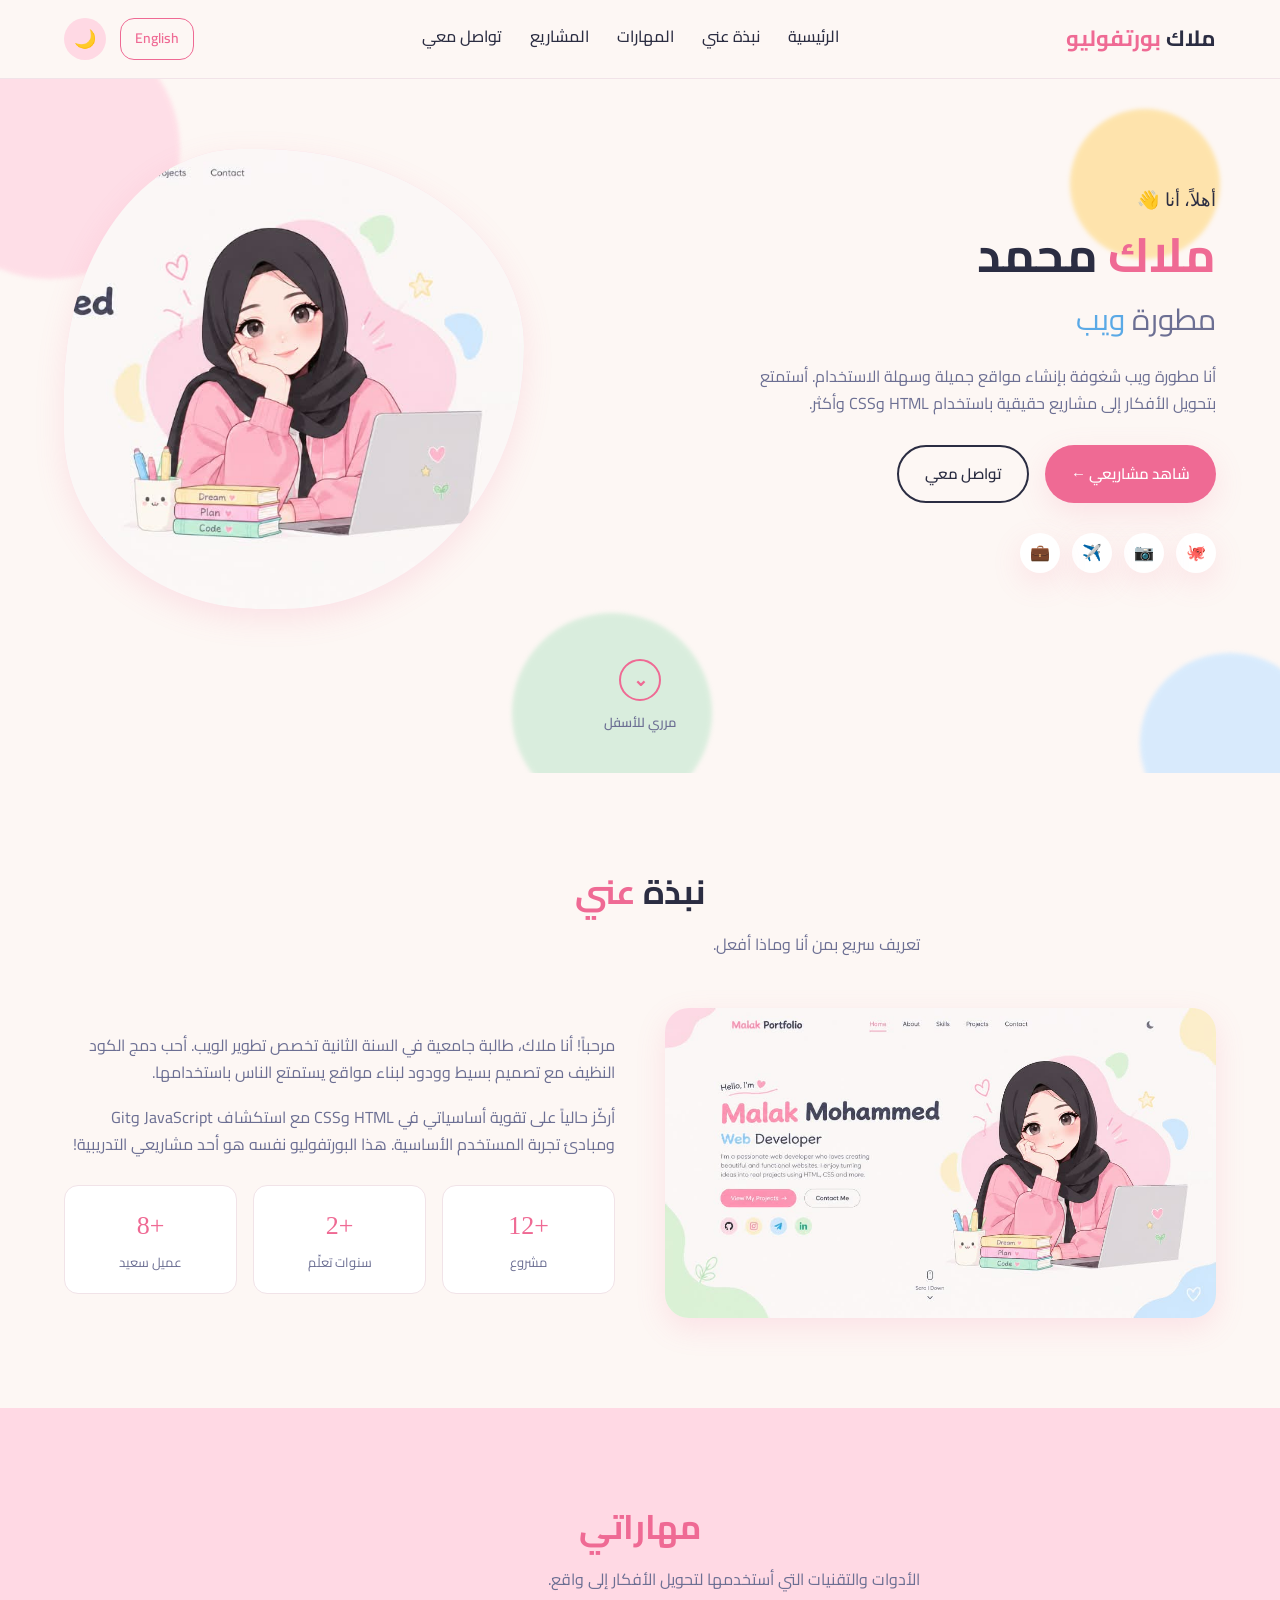
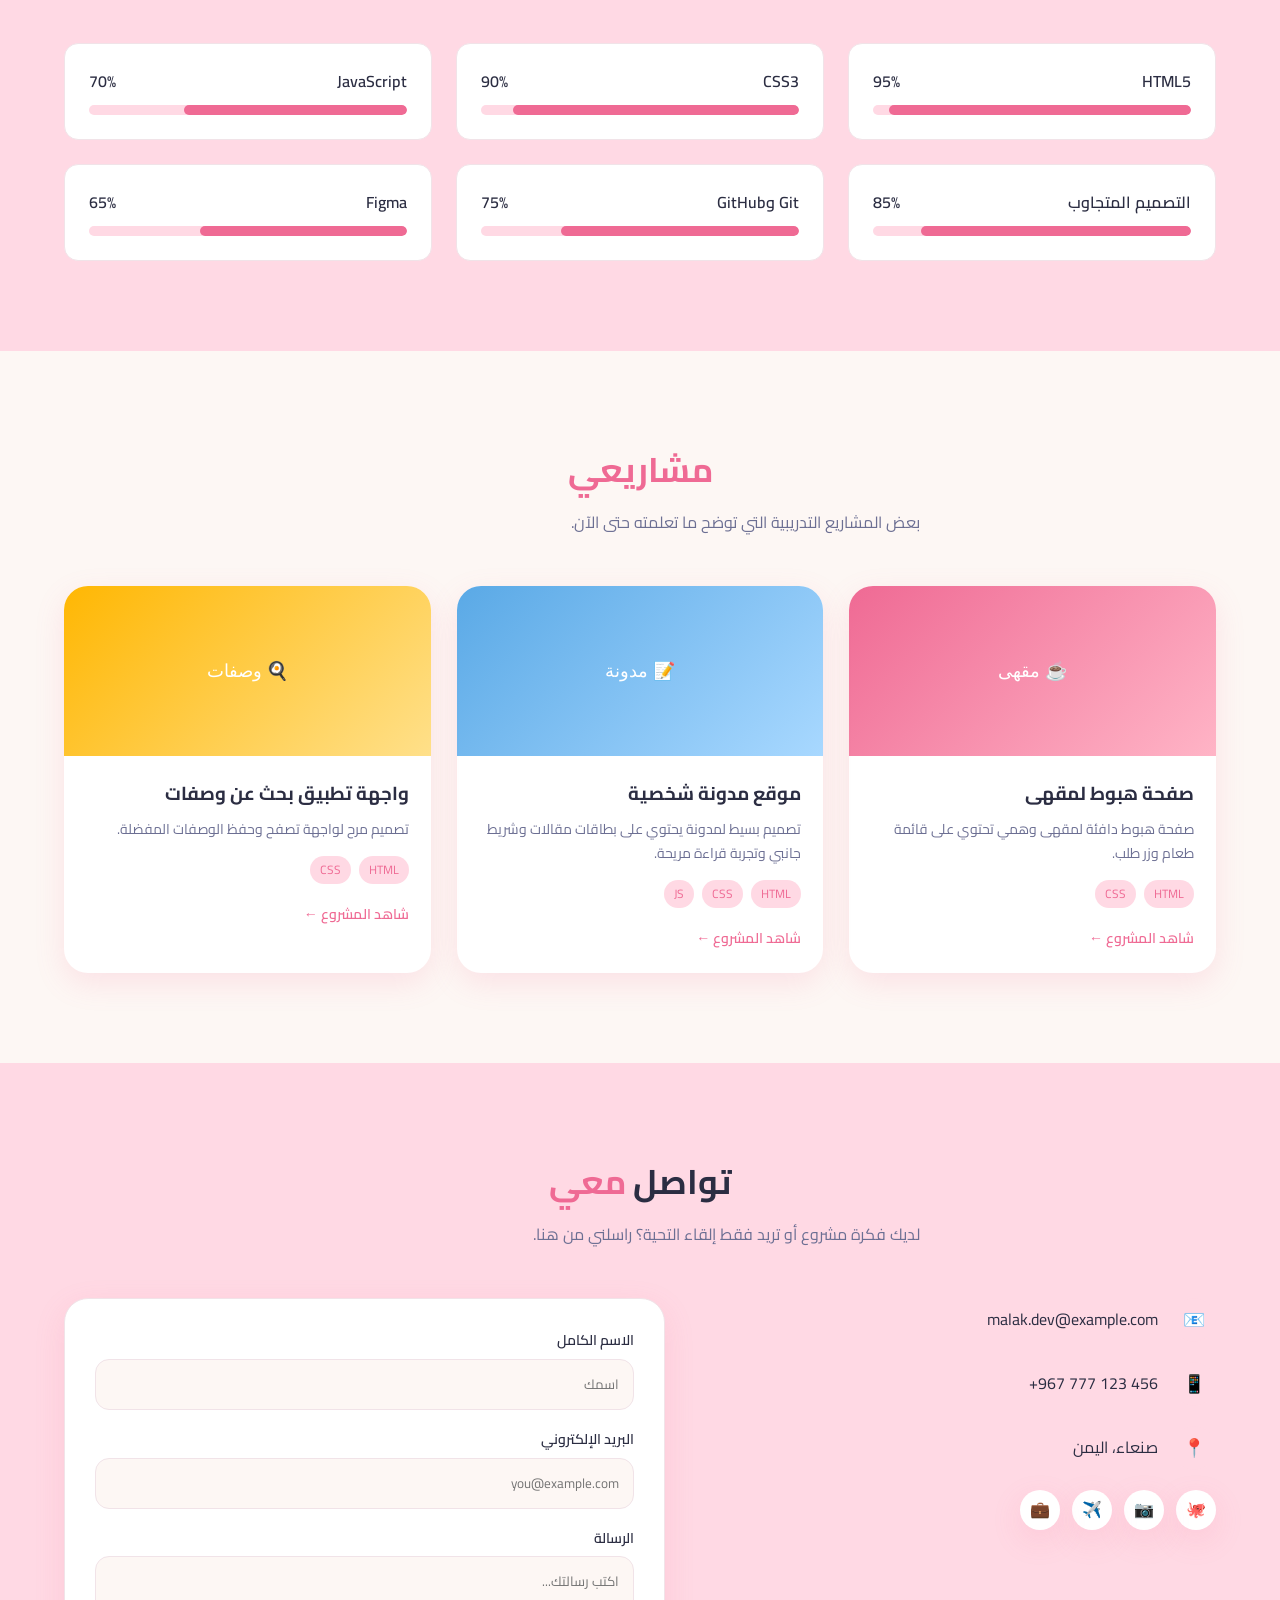
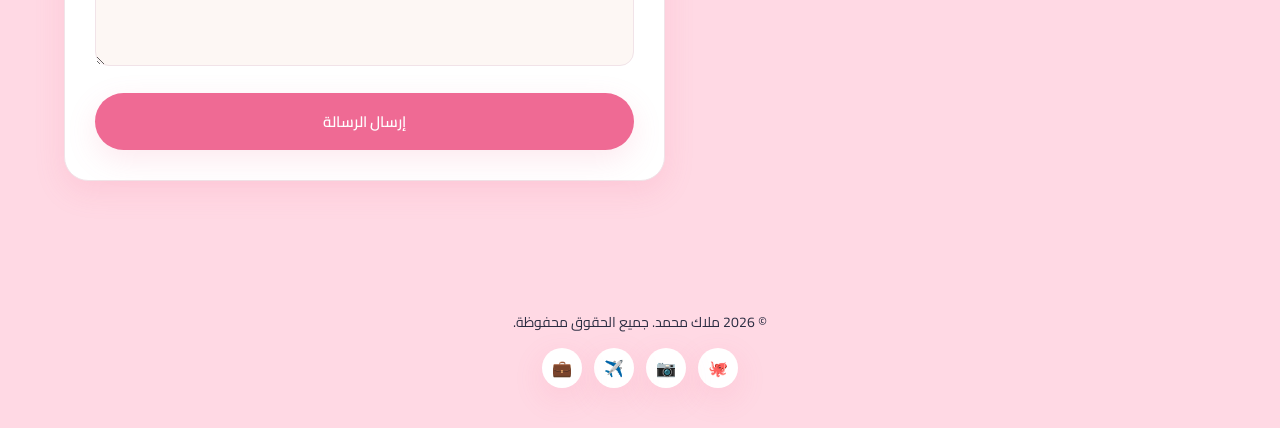
==== index-ar.html @ 83c0fba8 "Initial commit: Malak project website Co-Authored-By: Claude Sonnet 5 <noreply@anthropic.com>" ====
<!--
  ملف index-ar.html - النسخة العربية (الاتجاه RTL من اليمين لليسار)
  نفس بالضبط هيكل index.html لكن النصوص مترجمة، و dir="rtl" يقلب اتجاه الصفحة تلقائياً
  (الشعار ينتقل لليمين، القائمة والأزرار تتوزع بعكس الاتجاه، وهكذا)
-->
<!DOCTYPE html>
<html lang="ar" dir="rtl">
  <!-- lang="ar" = اللغة عربية. dir="rtl" = الكتابة من اليمين لليسار، وهذا ما يفعّل
       قواعد [dir="rtl"] الموجودة في ملف style.css تلقائياً -->

  <head>
    <meta charset="UTF-8" />
    <meta name="viewport" content="width=device-width, initial-scale=1.0" />
    <title>ملاك محمد | بورتفوليو مطورة ويب</title>

    <!-- خط Cairo هو خط عربي مستدير ودود، يُستخدم فعلياً من داخل style.css
         عبر قاعدة [dir="rtl"] body { font-family: 'Cairo', sans-serif; } -->
    <link rel="preconnect" href="https://fonts.googleapis.com" />
    <link rel="preconnect" href="https://fonts.gstatic.com" crossorigin />
    <link
      href="https://fonts.googleapis.com/css2?family=Cairo:wght@500;600;700&display=swap"
      rel="stylesheet"
    />

    <!-- نفس ملف CSS المستخدم في النسخة الإنجليزية، لأن كل الألوان والأحجام مشتركة -->
    <link rel="stylesheet" href="style.css" />
  </head>

  <body>
    <!-- checkbox الوضع الليلي، نفس الفكرة المشروحة في index.html -->
    <input type="checkbox" id="theme-toggle" />

    <div class="page-wrapper">
      <!-- ====================== الهيدر وشريط التنقل ====================== -->
      <header class="navbar">
        <div class="container">
          <div class="logo">ملاك <span>بورتفوليو</span></div>

          <nav class="nav-links">
            <a href="#home">الرئيسية</a>
            <a href="#about">نبذة عني</a>
            <a href="#skills">المهارات</a>
            <a href="#projects">المشاريع</a>
            <a href="#contact">تواصل معي</a>
          </nav>

          <div class="nav-actions">
            <!-- الرجوع للنسخة الإنجليزية -->
            <a href="index.html" class="lang-switch">English</a>

            <label for="theme-toggle" class="theme-label" aria-label="تبديل الوضع الليلي">
              <span class="icon-moon">🌙</span>
              <span class="icon-sun">☀️</span>
            </label>
          </div>
        </div>
      </header>

      <!-- ====================== قسم الهيرو ====================== -->
      <section class="hero" id="home">
        <div class="blob blob-pink"></div>
        <div class="blob blob-yellow"></div>
        <div class="blob blob-green"></div>
        <div class="blob blob-blue"></div>

        <div class="container">
          <div class="hero-text">
            <p class="hero-greeting">أهلاً، أنا <span>👋</span></p>

            <h1><span class="highlight">ملاك</span> محمد</h1>

            <p class="role">مطورة <span class="highlight-blue">ويب</span></p>

            <p class="description">
              أنا مطورة ويب شغوفة بإنشاء مواقع جميلة وسهلة الاستخدام.
              أستمتع بتحويل الأفكار إلى مشاريع حقيقية باستخدام HTML وCSS وأكثر.
            </p>

            <div class="hero-buttons">
              <a href="#projects" class="btn btn-primary">شاهد مشاريعي ←</a>
              <a href="#contact" class="btn btn-outline">تواصل معي</a>
            </div>

            <div class="social-icons">
              <a href="https://github.com" target="_blank" rel="noopener">🐙</a>
              <a href="https://instagram.com" target="_blank" rel="noopener">📷</a>
              <a href="https://t.me" target="_blank" rel="noopener">✈️</a>
              <a href="https://linkedin.com" target="_blank" rel="noopener">💼</a>
            </div>
          </div>

          <div class="hero-image-wrap">
            <img src="source.jpeg" alt="رسمة توضيحية لملاك وهي تعمل على الحاسوب" />
          </div>
        </div>

        <!-- رابط حقيقي (<a>) قابل للنقر، ينقل المستخدم بسلاسة لقسم "نبذة عني" -->
        <a href="#about" class="scroll-hint">
          <span class="scroll-circle">⌄</span>
          <span>مرري للأسفل</span>
        </a>
      </section>

      <!-- ====================== قسم نبذة عني ====================== -->
      <section class="section" id="about">
        <div class="container">
          <h2 class="section-title">نبذة <span class="highlight">عني</span></h2>
          <p class="section-subtitle">تعريف سريع بمن أنا وماذا أفعل.</p>

          <div class="about-grid">
            <div class="about-image">
              <img src="source.jpeg" alt="صورة شخصية لملاك محمد" />
            </div>

            <div class="about-text">
              <p>
                مرحباً! أنا ملاك، طالبة جامعية في السنة الثانية تخصص تطوير الويب.
                أحب دمج الكود النظيف مع تصميم بسيط وودود لبناء مواقع يستمتع الناس باستخدامها.
              </p>
              <p>
                أركّز حالياً على تقوية أساسياتي في HTML وCSS مع استكشاف JavaScript
                وGit ومبادئ تجربة المستخدم الأساسية. هذا البورتفوليو نفسه هو أحد مشاريعي التدريبية!
              </p>

              <div class="about-stats">
                <div class="stat-card">
                  <span class="number">+12</span>
                  <span class="label">مشروع</span>
                </div>
                <div class="stat-card">
                  <span class="number">+2</span>
                  <span class="label">سنوات تعلّم</span>
                </div>
                <div class="stat-card">
                  <span class="number">+8</span>
                  <span class="label">عميل سعيد</span>
                </div>
              </div>
            </div>
          </div>
        </div>
      </section>

      <!-- ====================== قسم المهارات ====================== -->
      <section class="section" id="skills" style="background:var(--color-primary-light)">
        <div class="container">
          <h2 class="section-title"><span class="highlight">مهاراتي</span></h2>
          <p class="section-subtitle">الأدوات والتقنيات التي أستخدمها لتحويل الأفكار إلى واقع.</p>

          <div class="skills-grid">
            <div class="skill-card">
              <div class="skill-top"><span>HTML5</span><span>95%</span></div>
              <div class="progress-bar"><div class="progress-fill" style="width: 95%"></div></div>
            </div>

            <div class="skill-card">
              <div class="skill-top"><span>CSS3</span><span>90%</span></div>
              <div class="progress-bar"><div class="progress-fill" style="width: 90%"></div></div>
            </div>

            <div class="skill-card">
              <div class="skill-top"><span>JavaScript</span><span>70%</span></div>
              <div class="progress-bar"><div class="progress-fill" style="width: 70%"></div></div>
            </div>

            <div class="skill-card">
              <div class="skill-top"><span>التصميم المتجاوب</span><span>85%</span></div>
              <div class="progress-bar"><div class="progress-fill" style="width: 85%"></div></div>
            </div>

            <div class="skill-card">
              <div class="skill-top"><span>Git وGitHub</span><span>75%</span></div>
              <div class="progress-bar"><div class="progress-fill" style="width: 75%"></div></div>
            </div>

            <div class="skill-card">
              <div class="skill-top"><span>Figma</span><span>65%</span></div>
              <div class="progress-bar"><div class="progress-fill" style="width: 65%"></div></div>
            </div>
          </div>
        </div>
      </section>

      <!-- ====================== قسم المشاريع ====================== -->
      <section class="section" id="projects">
        <div class="container">
          <h2 class="section-title"><span class="highlight">مشاريعي</span></h2>
          <p class="section-subtitle">بعض المشاريع التدريبية التي توضح ما تعلمته حتى الآن.</p>

          <div class="projects-grid">
            <article class="project-card">
              <div class="project-thumb thumb-1">☕ مقهى</div>
              <div class="project-body">
                <h3>صفحة هبوط لمقهى</h3>
                <p>صفحة هبوط دافئة لمقهى وهمي تحتوي على قائمة طعام وزر طلب.</p>
                <div class="project-tags"><span>HTML</span><span>CSS</span></div>
                <a href="https://github.com" target="_blank" rel="noopener" class="project-link">شاهد المشروع ←</a>
              </div>
            </article>

            <article class="project-card">
              <div class="project-thumb thumb-2">📝 مدونة</div>
              <div class="project-body">
                <h3>موقع مدونة شخصية</h3>
                <p>تصميم بسيط لمدونة يحتوي على بطاقات مقالات وشريط جانبي وتجربة قراءة مريحة.</p>
                <div class="project-tags"><span>HTML</span><span>CSS</span><span>JS</span></div>
                <a href="https://github.com" target="_blank" rel="noopener" class="project-link">شاهد المشروع ←</a>
              </div>
            </article>

            <article class="project-card">
              <div class="project-thumb thumb-3">🍳 وصفات</div>
              <div class="project-body">
                <h3>واجهة تطبيق بحث عن وصفات</h3>
                <p>تصميم مرح لواجهة تصفح وحفظ الوصفات المفضلة.</p>
                <div class="project-tags"><span>HTML</span><span>CSS</span></div>
                <a href="https://github.com" target="_blank" rel="noopener" class="project-link">شاهد المشروع ←</a>
              </div>
            </article>
          </div>
        </div>
      </section>

      <!-- ====================== قسم التواصل ====================== -->
      <section class="section" id="contact" style="background:var(--color-primary-light)">
        <div class="container">
          <h2 class="section-title">تواصل <span class="highlight">معي</span></h2>
          <p class="section-subtitle">لديك فكرة مشروع أو تريد فقط إلقاء التحية؟ راسلني من هنا.</p>

          <div class="contact-grid">
            <div class="contact-info">
              <div class="info-item">
                <span class="info-icon">📧</span>
                <span>malak.dev@example.com</span>
              </div>
              <div class="info-item">
                <span class="info-icon">📱</span>
                <!-- dir="ltr" هنا يجبر رقم الهاتف على الظهور بترتيبه الصحيح من اليسار لليمين حتى داخل صفحة عربية RTL -->
                <span dir="ltr">+967 777 123 456</span>
              </div>
              <div class="info-item">
                <span class="info-icon">📍</span>
                <span>صنعاء، اليمن</span>
              </div>

              <div class="social-icons">
                <a href="https://github.com" target="_blank" rel="noopener">🐙</a>
                <a href="https://instagram.com" target="_blank" rel="noopener">📷</a>
                <a href="https://t.me" target="_blank" rel="noopener">✈️</a>
                <a href="https://linkedin.com" target="_blank" rel="noopener">💼</a>
              </div>
            </div>

            <form class="contact-form" action="#" method="get">
              <div class="form-group">
                <label for="name">الاسم الكامل</label>
                <input type="text" id="name" name="name" placeholder="اسمك" required />
              </div>
              <div class="form-group">
                <label for="email">البريد الإلكتروني</label>
                <input type="email" id="email" name="email" placeholder="you@example.com" required />
              </div>
              <div class="form-group">
                <label for="message">الرسالة</label>
                <textarea id="message" name="message" placeholder="اكتب رسالتك..." required></textarea>
              </div>
              <button type="submit" class="btn btn-primary">إرسال الرسالة</button>
            </form>
          </div>
        </div>
      </section>

      <!-- ====================== الفوتر ====================== -->
      <footer class="footer">
        <p>© 2026 ملاك محمد. جميع الحقوق محفوظة.</p>
        <div class="social-icons">
          <a href="https://github.com" target="_blank" rel="noopener">🐙</a>
          <a href="https://instagram.com" target="_blank" rel="noopener">📷</a>
          <a href="https://t.me" target="_blank" rel="noopener">✈️</a>
          <a href="https://linkedin.com" target="_blank" rel="noopener">💼</a>
        </div>
      </footer>
    </div>
  </body>
</html>
---- style.css ----
/* ====================================================================
   ملف style.css
   هذا هو ملف التنسيق (CSS) المسؤول عن شكل وألوان وتخطيط الموقع بالكامل.
   يتم ربط هذا الملف بصفحات HTML عن طريق وسم <link rel="stylesheet" href="style.css">
   الموجود داخل <head> في كل صفحة HTML.
   كل "كلاس" (class) هنا مكتوب في هذا الملف، نفس الاسم موجود في HTML
   داخل السمة class="..." وهذا هو الرابط بين الملفين.
   ==================================================================== */

/* -----------------------------
   1) المتغيرات اللونية (CSS Variables)
   نعرّف هنا الألوان والخطوط مرة واحدة باسم متغير، بدل ما نكررها
   في كل سطر. أي عنصر في HTML يقدر يستخدم هذا المتغير عن طريق var(--اسم)
   ----------------------------- */
:root {
  /* اللون الوردي الأساسي (يظهر في العنوان والأزرار) */
  --color-primary: #ef6a94;          /* وردي غامق قليلاً */
  --color-primary-light: #ffd9e4;    /* وردي فاتح جداً يستخدم كخلفية */
  --color-secondary: #5aa9e6;        /* أزرق يستخدم لكلمة "Web" وبعض التفاصيل */
  --color-yellow: #ffd166;           /* أصفر للزخارف */
  --color-green: #b7e4c7;            /* أخضر فاتح للزخارف */
  --color-blue-soft: #cfe8ff;        /* أزرق فاتح للزخارف */
  --color-text: #2b2d42;             /* لون النص الأساسي (كحلي غامق) */
  --color-text-light: #6c6f93;       /* لون نص فاتح للفقرات الثانوية */
  --color-bg: #fdf7f4;               /* لون خلفية الموقع (بيج فاتح جداً) */
  --color-card: #ffffff;             /* لون خلفية الكروت/البطاقات */
  --color-border: #f1e3e8;           /* لون حدود خفيفة */
  --radius-lg: 24px;                 /* دائرية الحواف الكبيرة (كروت، صور) */
  --radius-md: 14px;                 /* دائرية الحواف المتوسطة (أزرار) */
  --shadow-soft: 0 10px 30px rgba(239, 106, 148, 0.15); /* ظل ناعم وردي */
  --font-heading: 'Baloo 2', cursive; /* خط العناوين المستدير الممتع */
  --font-body: 'Poppins', sans-serif; /* خط النصوص العادية */
}

/* -----------------------------
   2) إعادة ضبط عامة (Reset)
   المتصفحات تضيف هوامش افتراضية مختلفة، فنصفرها هنا كي يكون التصميم
   متطابق في كل المتصفحات ونتحكم نحن في المسافات يدوياً.
   ----------------------------- */
* {
  margin: 0;              /* إلغاء أي هامش خارجي افتراضي لكل العناصر */
  padding: 0;              /* إلغاء أي حشو داخلي افتراضي لكل العناصر */
  box-sizing: border-box;  /* العرض والارتفاع يحسبان مع الحدود والحشو وليس بدونهم، يسهل الحسابات */
}

html {
  scroll-behavior: smooth; /* عند الضغط على رابط داخلي (#about مثلاً) يتم التمرير بسلاسة بدل القفز المفاجئ */
}

body {
  font-family: var(--font-body); /* نستخدم متغير الخط اللي عرفناه فوق */
  background-color: var(--color-bg); /* لون خلفية الصفحة كاملة */
  color: var(--color-text);          /* لون النص الافتراضي لكل الصفحة */
  line-height: 1.7;                  /* المسافة بين سطور النص عشان القراءة تكون مريحة */
  overflow-x: hidden;                /* يمنع ظهور سكرول أفقي بسبب الأشكال الزخرفية الخارجة عن الحواف */
}

img {
  max-width: 100%;   /* الصورة لا تتجاوز عرض العنصر الحاوي لها أبداً */
  display: block;    /* إزالة الفراغ الصغير الذي يظهر أسفل الصور تلقائياً */
}

a {
  text-decoration: none; /* إزالة الخط السفلي الافتراضي من الروابط */
  color: inherit;         /* الرابط يأخذ لون النص من العنصر الأب بدل اللون الأزرق الافتراضي */
}

ul {
  list-style: none; /* إزالة النقاط الافتراضية من القوائم */
}

button {
  font-family: inherit; /* الأزرار تستخدم نفس خط الموقع وليس خط المتصفح الافتراضي */
  cursor: pointer;       /* شكل المؤشر يتحول ليد عند المرور فوق الزر، يدل أنه قابل للنقر */
  border: none;          /* إزالة الحدود الافتراضية للأزرار */
}

/* -----------------------------
   3) حاوية عامة لمحاذاة المحتوى في المنتصف
   ----------------------------- */
.container {
  width: 90%;           /* العرض 90% من الشاشة عشان يترك هامش جانبي */
  max-width: 1200px;    /* لا يتجاوز العرض 1200px حتى على الشاشات الكبيرة جداً */
  margin: 0 auto;       /* auto يمين ويسار = توسيط الحاوية أفقياً في الصفحة */
}

/* ====================================================================
   4) الوضع الليلي (Dark Mode) باستخدام خدعة الـ checkbox (CSS فقط بدون JavaScript)
   الفكرة: نضع input من نوع checkbox مخفي في أول الصفحة مباشرة بعد body،
   ثم نضع كل محتوى الصفحة داخل عنصر واحد اسمه .page-wrapper بعده مباشرة.
   بما أن checkbox و .page-wrapper أصبحا "إخوة" في نفس المستوى،
   نقدر نستخدم الرمز ~ (General Sibling) لنقول:
   "إذا كان checkbox معلّم (checked) غيّر متغيرات الألوان داخل .page-wrapper"
   وبما أن كل العناصر بالداخل تستخدم var(--color-...) فهي تتلون تلقائياً.
   ==================================================================== */
#theme-toggle {
  position: absolute; /* نخرجه من التدفق الطبيعي حتى لا يأخذ مساحة */
  opacity: 0;          /* نخفيه بصرياً لكنه يبقى موجود وقابل للنقر عن طريق label */
  pointer-events: none; /* نمنع النقر المباشر عليه (سننقر على label بدلاً منه) */
}

/* عندما يكون checkbox معلّم (checked) نعيد تعريف المتغيرات اللونية بقيم داكنة */
#theme-toggle:checked ~ .page-wrapper {
  --color-bg: #1b1b2f;        /* خلفية داكنة */
  --color-text: #f1f1f6;      /* نص فاتح يناسب الخلفية الداكنة */
  --color-text-light: #b8b8d1;/* نص ثانوي أفتح قليلاً من الخلفية */
  --color-card: #26263f;      /* خلفية الكروت داكنة */
  --color-border: #35355a;    /* حدود داكنة */
  --color-primary-light: #3a2233; /* وردي داكن كخلفية بدل الفاتح */
}

/* زر تبديل الوضع الليلي نفسه: نصمم شكله كدائرة صغيرة فيها أيقونة */
.theme-label {
  width: 42px;                       /* عرض الدائرة */
  height: 42px;                      /* ارتفاع الدائرة */
  border-radius: 50%;                /* 50% تحول المربع لدائرة كاملة */
  background: var(--color-primary-light); /* خلفية وردية فاتحة */
  display: flex;                     /* flex لتوسيط الأيقونة بداخلها */
  align-items: center;               /* توسيط عمودي */
  justify-content: center;           /* توسيط أفقي */
  cursor: pointer;                   /* يد المؤشر تدل أنه قابل للنقر */
  font-size: 18px;                   /* حجم رمز القمر/الشمس بالداخل */
  transition: background 0.3s;       /* انتقال لوني ناعم عند التغيير */
}

/* الوضع الافتراضي: نظهر أيقونة القمر ونخفي أيقونة الشمس */
.icon-sun { display: none; }
.icon-moon { display: inline; }

/* عند تفعيل الوضع الليلي: نعكس الظهور، تظهر الشمس وتختفي القمر */
#theme-toggle:checked ~ .page-wrapper .icon-sun { display: inline; }
#theme-toggle:checked ~ .page-wrapper .icon-moon { display: none; }

/* ====================================================================
   5) الهيدر وشريط التنقل (Navbar)
   ==================================================================== */
.navbar {
  position: sticky;    /* الشريط يبقى ثابت أعلى الصفحة أثناء التمرير لأسفل */
  top: 0;                /* يلتصق من أعلى الصفحة تماماً */
  z-index: 100;          /* رقم عالي يضمن بقاءه فوق باقي العناصر عند التداخل */
  background: var(--color-bg); /* نفس لون خلفية الصفحة حتى يندمج بصرياً */
  padding: 18px 0;       /* مسافة داخلية من أعلى وأسفل الشريط */
  border-bottom: 1px solid var(--color-border); /* خط فاصل خفيف أسفل الشريط */
}

.navbar .container {
  display: flex;               /* flex لوضع الشعار والروابط بجانب بعضهم أفقياً */
  align-items: center;         /* توسيط عمودي بين الشعار والقائمة */
  justify-content: space-between; /* الشعار يسار، القائمة يمين (أو العكس في RTL)، والمسافة بينهم توزع تلقائياً */
  gap: 16px;                   /* مسافة احتياطية بين العناصر عند ضيق الشاشة */
  flex-wrap: nowrap;           /* يمنع نزول عناصر الهيدر لسطر جديد بشكل غير منظم */
}

.navbar .container > * {
  min-width: 0; /* إصلاح مهم: افتراضياً عناصر flex لا تنكمش عن حجم محتواها، فتضيف هذا الصفر للسماح لها بالانكماش بدل التسبب بتراكب/قص النصوص */
}

.logo {
  font-family: var(--font-heading); /* الشعار يستخدم الخط المستدير المميز */
  font-size: 22px;                   /* حجم خط الشعار */
  font-weight: 700;                  /* خط سميك (Bold) */
  color: var(--color-text);          /* لون النص الأساسي */
}

.logo span {
  color: var(--color-primary); /* كلمة "Malak" داخل الشعار تتلون باللون الوردي */
}

.nav-links {
  display: flex;   /* عرض روابط القائمة بجانب بعضها أفقياً */
  gap: 28px;        /* مسافة بين كل رابط والآخر */
}

.nav-links a {
  font-weight: 500;              /* وزن خط متوسط */
  color: var(--color-text);      /* لون النص الأساسي */
  position: relative;            /* مرجع لتحديد موقع الخط السفلي عند hover */
  padding-bottom: 4px;           /* مسافة بين النص والخط السفلي */
  transition: color 0.3s;        /* تغيّر اللون يكون بسلاسة بدل فجأة */
}

.nav-links a:hover {
  color: var(--color-primary); /* عند تمرير الماوس يتحول الرابط للون الوردي */
}

.nav-actions {
  display: flex;        /* وضع زر اللغة وزر الوضع الليلي بجانب بعضهم */
  align-items: center;  /* توسيط عمودي بينهم */
  gap: 14px;             /* مسافة بين الزرين */
}

.lang-switch {
  border: 1px solid var(--color-primary); /* إطار وردي رفيع */
  color: var(--color-primary);             /* نص وردي */
  padding: 8px 14px;                        /* حشو داخلي حول النص */
  border-radius: var(--radius-md);          /* حواف دائرية متوسطة */
  font-weight: 600;                         /* خط سميك قليلاً */
  font-size: 14px;                          /* حجم خط صغير مناسب لزر ثانوي */
  transition: background 0.3s, color 0.3s;  /* انتقال سلس للون الخلفية والنص */
}

.lang-switch:hover {
  background: var(--color-primary); /* عند المرور تمتلئ الخلفية باللون الوردي */
  color: #fff;                       /* ويتحول لون النص لأبيض ليبقى واضحاً */
}

/* ====================================================================
   6) قسم الهيرو (Hero) - أول قسم يظهر في الصفحة
   ==================================================================== */
.hero {
  position: relative;  /* مرجع لتموضع الأشكال الزخرفية المطلقة بداخله */
  padding: 70px 0 40px; /* مسافة من أعلى وأسفل القسم */
  overflow: hidden;     /* إخفاء أي جزء من الزخارف يخرج عن حدود القسم */
}

.hero .container {
  display: grid;                      /* نستخدم grid لتقسيم القسم لعمودين */
  grid-template-columns: 1fr 1fr;     /* عمودين متساويين في العرض */
  align-items: center;                /* توسيط عمودي للمحتوى والصورة */
  gap: 40px;                          /* مسافة بين العمودين */
  position: relative;                 /* ليبقى فوق الأشكال الزخرفية في الخلفية */
  z-index: 2;                         /* رقم أعلى من الزخارف كي يظهر المحتوى فوقها */
}

.hero-text,
.hero-image-wrap {
  min-width: 0; /* إصلاح مشكلة تراكب النصوص فوق الصورة: بدون هذا السطر، الصورة الكبيرة كانت تجبر عمودها على عرض أكبر من مساحته الحقيقية فتدهس النص المجاور لها */
}

.hero-greeting {
  display: inline-flex;       /* flex لوضع الكلمة والإيموجي بجانب بعض */
  align-items: center;         /* توسيط عمودي */
  gap: 6px;                    /* مسافة صغيرة بين الكلمة والإيموجي */
  font-family: var(--font-heading); /* خط العناوين المستدير */
  color: var(--color-text);
  font-size: 18px;
  margin-bottom: 10px; /* مسافة أسفل هذا السطر قبل العنوان الكبير */
}

.hero h1 {
  font-family: var(--font-heading); /* العنوان الرئيسي بالخط المستدير */
  font-size: 48px;                   /* حجم كبير يلفت الانتباه */
  line-height: 1.2;                  /* مسافة بين الأسطر مناسبة لحجم العنوان الكبير */
  margin-bottom: 10px;               /* مسافة بينه وبين السطر التالي */
}

.hero h1 .highlight {
  color: var(--color-primary); /* اسم "Malak" يتلون بالوردي ليبرز */
}

.hero .role {
  font-family: var(--font-heading);
  font-size: 30px;
  color: var(--color-text-light);
  margin-bottom: 18px; /* مسافة قبل الفقرة التعريفية */
}

.hero .role .highlight-blue {
  color: var(--color-secondary); /* كلمة "Web" تتلون بالأزرق مطابقة للتصميم الأصلي */
}

.hero p.description {
  color: var(--color-text-light); /* لون أفتح للفقرة الثانوية */
  max-width: 460px;                /* لا تتمدد الفقرة بعرض كامل حتى تبقى مقروءة */
  margin-bottom: 28px;             /* مسافة قبل الأزرار */
}

.hero-buttons {
  display: flex;    /* وضع الزرين بجانب بعض */
  gap: 16px;         /* مسافة بينهم */
  margin-bottom: 30px; /* مسافة قبل أيقونات التواصل */
}

/* تنسيق عام لأي زر في الموقع (نستخدمه في أكثر من مكان) */
.btn {
  display: inline-flex;   /* flex داخلي لمحاذاة النص مع السهم أو الأيقونة */
  align-items: center;     /* توسيط عمودي */
  gap: 8px;                 /* مسافة بين النص والسهم */
  padding: 14px 26px;       /* حشو داخلي يعطي الزر حجمه المريح */
  border-radius: 30px;      /* حواف دائرية جداً (شكل كبسولة) */
  font-weight: 600;          /* خط سميك قليلاً */
  font-size: 15px;
  transition: transform 0.25s, box-shadow 0.25s; /* عند hover يتحرك الزر بسلاسة */
}

.btn:hover {
  transform: translateY(-3px); /* الزر يرتفع قليلاً للأعلى عند المرور عليه، إحساس بالتفاعل */
}

.btn-primary {
  background: var(--color-primary); /* خلفية وردية */
  color: #fff;                       /* نص أبيض ليتباين مع الخلفية */
  box-shadow: var(--shadow-soft);    /* ظل وردي ناعم أسفل الزر */
}

.btn-primary:hover {
  box-shadow: 0 14px 30px rgba(239, 106, 148, 0.3); /* ظل أقوى عند hover يعطي إحساس "رفع" الزر */
}

.btn-outline {
  background: transparent;              /* بدون خلفية */
  border: 2px solid var(--color-text);  /* إطار بلون النص */
  color: var(--color-text);
}

.btn-outline:hover {
  background: var(--color-text); /* عند hover تمتلئ الخلفية بلون النص */
  color: var(--color-bg);         /* والنص يتحول للون الخلفية ليبقى مقروء (تبديل الألوان) */
}

.social-icons {
  display: flex;  /* وضع أيقونات التواصل بجانب بعض */
  gap: 12px;       /* مسافة بين كل أيقونة والأخرى */
}

.social-icons a {
  width: 40px;                /* عرض الدائرة حول الأيقونة */
  height: 40px;                /* ارتفاع الدائرة */
  border-radius: 50%;          /* تحويلها لدائرة كاملة */
  display: flex;               /* توسيط الأيقونة بداخل الدائرة */
  align-items: center;
  justify-content: center;
  background: var(--color-card); /* خلفية بيضاء/فاتحة للدائرة */
  box-shadow: var(--shadow-soft); /* ظل خفيف يعطي إحساس البروز */
  transition: transform 0.25s;    /* حركة بسيطة عند hover */
}

.social-icons a:hover {
  transform: translateY(-4px) scale(1.05); /* ترتفع الأيقونة وتكبر قليلاً عند المرور عليها */
}

/* صورة البطلة داخل الهيرو */
.hero-image-wrap {
  position: relative;        /* مرجع للزخارف اللي فوق الصورة */
  z-index: 2;
  width: 100%;
  max-width: 460px;           /* نحدد أقصى عرض حتى لا يتمدد المتصفح بالصورة أكبر من دقتها الحقيقية فتصبح ضبابية (تكبير بدون بيانات إضافية = ضبابية) */
  margin-inline-start: auto;  /* توسيط/محاذاة الصورة داخل عمودها عند تحديد أقصى عرض */
  aspect-ratio: 1 / 1;        /* الحاوية مربعة الشكل دائماً مهما كان حجم الشاشة */
  border-radius: 40% 60% 55% 45% / 55% 45% 60% 40%; /* حواف غير منتظمة بشكل "بلوب" عضوي يشبه التصميم الأصلي */
  overflow: hidden;           /* أي جزء من الصورة يخرج عن هذا الشكل الغريب يتم إخفاؤه (هذا ما يصنع القص/الكروب) */
  box-shadow: var(--shadow-soft);
  background: var(--color-primary-light); /* لون خلفية يظهر خلف الصورة أثناء التحميل */
}

.hero-image-wrap img {
  width: 100%;
  height: 100%;
  object-fit: cover;          /* الصورة تملأ الحاوية بالكامل دون تشويه، مع قص الزائد */
  object-position: right 15%; /* نركّز على الجزء الأيمن العلوي من الصورة الأصلية حيث توجد رسمة الفتاة */
  image-rendering: auto;      /* أفضل خوارزمية تصغير/عرض متاحة في المتصفح للحفاظ على أعلى وضوح ممكن للصورة */
}

/* الأشكال الزخرفية (بلوبات ملونة) خلف المحتوى، نفس روح التصميم الأصلي */
.blob {
  position: absolute; /* تتموضع بحرية داخل .hero بفضل position:relative على الأب */
  border-radius: 50%;  /* دوائر ناعمة */
  filter: blur(2px);    /* تمويه بسيط خفيف يعطي نعومة بصرية */
  z-index: 1;            /* تبقى خلف المحتوى (الذي له z-index: 2) */
  opacity: 0.8;          /* شفافية خفيفة حتى لا تطغى على المحتوى */
}

.blob-pink   { width: 260px; height: 260px; background: var(--color-primary-light); top: -60px;  left: -80px; }
.blob-yellow { width: 150px; height: 150px; background: var(--color-yellow); top: 30px; right: 60px; opacity: 0.5; }
.blob-green  { width: 200px; height: 200px; background: var(--color-green); bottom: -40px; left: 40%; opacity: 0.5; }
.blob-blue   { width: 180px; height: 180px; background: var(--color-blue-soft); bottom: -60px; right: -40px; }
/* كل سطر فوق يحدد أبعاد ولون وموقع بلوب معين (أعلى يسار/يمين/أسفل) ليوزع الألوان حول الصفحة مثل التصميم الأصلي */

.scroll-hint {
  display: flex;                   /* عمود واحد: الدائرة فوق، النص تحتها */
  flex-direction: column;
  align-items: center;             /* توسيط أفقي */
  gap: 10px;                        /* مسافة بين الدائرة والنص */
  width: fit-content;                /* الرابط يأخذ حجم محتواه فقط حتى لا يصبح منطقة نقر عريضة وغير مرتبة */
  margin: 50px auto 0;              /* توسيط الزر أفقياً + مسافة فوقه تفصله عن باقي الهيرو */
  color: var(--color-text-light);
  font-size: 13px;
  font-weight: 600;
  position: relative;
  z-index: 2;
  transition: color 0.3s; /* تغيّر لون النص بسلاسة عند hover */
}

.scroll-hint:hover {
  color: var(--color-primary); /* يتحول النص للون الوردي عند المرور عليه، يدل أنه قابل للنقر */
}

.scroll-hint .scroll-circle {
  width: 42px;                                  /* عرض الدائرة المحيطة بالسهم */
  height: 42px;                                  /* ارتفاعها، متساوي مع العرض ليكون شكلها دائرة كاملة */
  border-radius: 50%;                             /* تحويل المربع لدائرة */
  border: 2px solid var(--color-primary);         /* إطار وردي رفيع */
  display: flex;                                   /* توسيط السهم بداخل الدائرة */
  align-items: center;
  justify-content: center;
  font-size: 18px;
  color: var(--color-primary);
  animation: scroll-bounce 1.8s ease-in-out infinite; /* تشغيل حركة الارتداد المعرّفة أدناه بشكل متكرر إلى ما لا نهاية */
  transition: background 0.3s, color 0.3s;           /* انتقال سلس عند تغيّر الخلفية/اللون في hover */
}

.scroll-hint:hover .scroll-circle {
  background: var(--color-primary); /* عند hover تمتلئ الدائرة باللون الوردي */
  color: #fff;                       /* ويتحول السهم للأبيض ليبقى واضحاً فوق الخلفية الوردية */
}

/* حركة الارتداد: تحريك الدائرة لأسفل قليلاً ثم رجوعها، بشكل متكرر، توحي للزائر أن بإمكانه التمرير للأسفل */
@keyframes scroll-bounce {
  0%,
  100% {
    transform: translateY(0); /* الوضع الطبيعي: بدون إزاحة */
  }
  50% {
    transform: translateY(8px); /* في منتصف الحركة: إزاحة 8px للأسفل */
  }
}

/* ====================================================================
   7) تنسيق عام لعناوين الأقسام (About / Skills / Projects / Contact)
   ==================================================================== */
.section {
  padding: 90px 0; /* مسافة كبيرة أعلى وأسفل كل قسم لفصلها بصرياً عن بعض */
}

.section-title {
  text-align: center;        /* توسيط عنوان القسم */
  font-family: var(--font-heading);
  font-size: 34px;
  margin-bottom: 10px;
}

.section-title .highlight {
  color: var(--color-primary); /* نفس أسلوب تمييز الكلمة بالوردي المستخدم في الهيرو */
}

.section-subtitle {
  text-align: center;              /* توسيط الوصف أسفل العنوان */
  color: var(--color-text-light);
  max-width: 560px;                 /* لا يتمدد بعرض كامل حتى يبقى مقروء */
  margin: 0 auto 50px;              /* توسيط أفقي + مسافة أسفله قبل بقية محتوى القسم */
}

/* ====================================================================
   8) قسم About (نبذة عني)
   ==================================================================== */
.about-grid {
  display: grid;                     /* تقسيم القسم لعمودين */
  grid-template-columns: 1fr 1fr;    /* عمود للصورة وعمود للنص والإحصائيات */
  gap: 50px;                          /* مسافة بين العمودين */
  align-items: center;                /* توسيط عمودي */
}

.about-grid > * {
  min-width: 0; /* نفس إصلاح التراكب المستخدم في الهيرو، يمنع الصورة من دفع العمود الآخر */
}

.about-image {
  border-radius: var(--radius-lg);  /* حواف دائرية كبيرة للصورة */
  overflow: hidden;                   /* قص أي زيادة في الصورة خارج الحواف الدائرية */
  box-shadow: var(--shadow-soft);
}

.about-text p {
  color: var(--color-text-light);
  margin-bottom: 18px; /* مسافة بين كل فقرة والتي تليها */
}

.about-stats {
  display: grid;                      /* شبكة للإحصائيات الثلاثة */
  grid-template-columns: repeat(3, 1fr); /* ثلاثة أعمدة متساوية */
  gap: 16px;                           /* مسافة بين كل بطاقة إحصائية */
  margin-top: 26px;                    /* مسافة فوق الإحصائيات تفصلها عن الفقرات */
}

.stat-card {
  background: var(--color-card);     /* خلفية بيضاء للبطاقة */
  border: 1px solid var(--color-border); /* حدود خفيفة */
  border-radius: var(--radius-md);    /* حواف دائرية */
  padding: 18px 10px;                  /* حشو داخلي */
  text-align: center;                  /* توسيط الرقم والنص بداخلها */
}

.stat-card .number {
  font-family: var(--font-heading);
  font-size: 26px;
  color: var(--color-primary); /* الرقم بارز باللون الوردي */
  display: block;               /* يجعل الرقم في سطر مستقل عن النص تحته */
}

.stat-card .label {
  font-size: 13px;
  color: var(--color-text-light);
}

/* ====================================================================
   9) قسم Skills (المهارات)
   ==================================================================== */
.skills-grid {
  display: grid;                                   /* شبكة للمهارات */
  grid-template-columns: repeat(3, 1fr);            /* ثلاثة أعمدة في الشاشات الكبيرة */
  gap: 24px;                                         /* مسافة بين كل بطاقة مهارة */
}

.skill-card {
  background: var(--color-card);
  border: 1px solid var(--color-border);
  border-radius: var(--radius-md);
  padding: 24px;
  transition: transform 0.25s; /* حركة بسيطة عند hover */
}

.skill-card:hover {
  transform: translateY(-6px); /* البطاقة ترتفع قليلاً عند المرور عليها، إحساس بالتفاعل */
}

.skill-card .skill-top {
  display: flex;                 /* وضع اسم المهارة والنسبة بجانب بعض */
  justify-content: space-between; /* كل واحد في طرف */
  margin-bottom: 10px;
  font-weight: 600;
}

.progress-bar {
  width: 100%;
  height: 10px;                     /* سمك شريط التقدم */
  background: var(--color-primary-light); /* لون الخلفية الفارغة للشريط */
  border-radius: 10px;               /* حواف دائرية للشريط */
  overflow: hidden;                   /* يخفي أي زيادة في الشريط الداخلي الملوّن عن الحواف الدائرية */
}

.progress-fill {
  height: 100%;                    /* يملأ ارتفاع الشريط بالكامل */
  background: var(--color-primary); /* اللون الوردي يمثل نسبة الإتقان */
  border-radius: 10px;
  /* ملاحظة: عرض كل شريط (width) يُحدَّد مباشرة داخل HTML بالسمة style="width:90%" مثلاً،
     لأن كل مهارة لها نسبة مختلفة، فلا يصح تثبيت العرض هنا في CSS العام */
}

/* ====================================================================
   10) قسم Projects (المشاريع)
   ==================================================================== */
.projects-grid {
  display: grid;
  grid-template-columns: repeat(3, 1fr); /* ثلاث بطاقات مشاريع بجانب بعض */
  gap: 26px;
}

.project-card {
  background: var(--color-card);
  border-radius: var(--radius-lg);
  overflow: hidden;                /* يخفي زوائد الصورة عن حواف البطاقة الدائرية */
  box-shadow: var(--shadow-soft);
  transition: transform 0.25s;
}

.project-card:hover {
  transform: translateY(-8px); /* ترتفع البطاقة بوضوح أكبر عند hover لجذب الانتباه */
}

.project-thumb {
  height: 170px;                 /* ارتفاع ثابت لمنطقة صورة/لون المشروع */
  display: flex;                  /* توسيط أي محتوى بداخلها (هنا نستخدمها كخلفية ملونة فقط) */
  align-items: center;
  justify-content: center;
  font-family: var(--font-heading);
  font-size: 18px;
  color: #fff;
}

/* ثلاث خلفيات متدرجة مختلفة لكل بطاقة مشروع حتى لا تتشابه بصرياً */
.thumb-1 { background: linear-gradient(135deg, #ef6a94, #ffb4c6); }
.thumb-2 { background: linear-gradient(135deg, #5aa9e6, #a8d8ff); }
.thumb-3 { background: linear-gradient(135deg, #ffb703, #ffe08a); }

.project-body {
  padding: 22px; /* حشو داخلي لمحتوى البطاقة النصي */
}

.project-body h3 {
  font-family: var(--font-heading);
  margin-bottom: 8px;
}

.project-body p {
  color: var(--color-text-light);
  font-size: 14px;
  margin-bottom: 14px;
}

.project-tags {
  display: flex;       /* وضع الوسوم بجانب بعض */
  flex-wrap: wrap;       /* السماح لها بالنزول لسطر جديد إذا ضاقت المساحة */
  gap: 8px;
  margin-bottom: 16px;
}

.project-tags span {
  background: var(--color-primary-light); /* خلفية وردية فاتحة لكل وسم */
  color: var(--color-primary);
  font-size: 12px;
  padding: 4px 10px;
  border-radius: 20px; /* شكل كبسولة صغيرة */
}

.project-link {
  color: var(--color-primary);
  font-weight: 600;
  font-size: 14px;
  display: inline-flex;
  align-items: center;
  gap: 6px;
}

/* ====================================================================
   11) قسم Contact (التواصل)
   ==================================================================== */
.contact-grid {
  display: grid;
  grid-template-columns: 1fr 1.2fr; /* عمود معلومات أصغر، وعمود النموذج أوسع قليلاً */
  gap: 50px;
}

.contact-grid > * {
  min-width: 0; /* نفس إصلاح التراكب، يمنع أي عنصر طويل من دفع العمود المجاور */
}

.contact-info .info-item {
  display: flex;        /* وضع الأيقونة والنص بجانب بعض */
  align-items: center;
  gap: 14px;
  margin-bottom: 20px;
}

.contact-info .info-icon {
  width: 44px;
  height: 44px;
  border-radius: 50%;
  background: var(--color-primary-light);
  display: flex;
  align-items: center;
  justify-content: center;
  font-size: 18px;
  flex-shrink: 0; /* يمنع الدائرة من الانكماش إذا كان النص بجانبها طويل */
}

.contact-form {
  background: var(--color-card);
  border: 1px solid var(--color-border);
  border-radius: var(--radius-lg);
  padding: 30px;
  box-shadow: var(--shadow-soft);
}

.form-group {
  margin-bottom: 18px; /* مسافة بين كل حقل إدخال والذي يليه */
}

.form-group label {
  display: block;          /* يجعل كل label في سطر مستقل فوق الحقل */
  margin-bottom: 6px;
  font-weight: 600;
  font-size: 14px;
}

.form-group input,
.form-group textarea {
  width: 100%;                           /* الحقل يأخذ كامل عرض النموذج */
  padding: 12px 14px;                     /* حشو داخلي مريح للكتابة */
  border: 1px solid var(--color-border);  /* إطار خفيف حول الحقل */
  border-radius: var(--radius-md);        /* حواف دائرية */
  background: var(--color-bg);            /* خلفية تتناسق مع خلفية الصفحة */
  color: var(--color-text);                /* لون النص المكتوب */
  font-family: inherit;                     /* نفس خط الموقع */
}

.form-group textarea {
  resize: vertical; /* يسمح للمستخدم بتكبير مربع الرسالة عمودياً فقط، وليس أفقياً حتى لا يكسر التصميم */
  min-height: 110px;
}

.contact-form .btn {
  width: 100%;           /* زر الإرسال يأخذ كامل عرض النموذج */
  justify-content: center; /* توسيط النص داخل الزر */
}

/* ====================================================================
   12) الفوتر (Footer)
   ==================================================================== */
.footer {
  background: var(--color-primary-light); /* خلفية وردية فاتحة تميزه عن باقي الصفحة */
  padding: 40px 0;
  text-align: center;
}

.footer p {
  color: var(--color-text);
  font-size: 14px;
  margin-bottom: 14px;
}

.footer .social-icons {
  justify-content: center; /* توسيط أيقونات التواصل في الفوتر أفقياً */
}

/* ====================================================================
   13) التجاوب مع الشاشات الصغيرة (Responsive / Media Query)
   عندما يكون عرض الشاشة 768px أو أقل (موبايل/تابلت) نغيّر التخطيط
   من أعمدة متجاورة إلى عمود واحد فوق الآخر، لأن الشاشة ضيقة.
   ==================================================================== */
@media (max-width: 768px) {
  .nav-links {
    display: none; /* نخفي روابط القائمة في الموبايل للتبسيط (الصفحة تبقى تعمل بالتمرير العادي) */
  }

  .hero .container,
  .about-grid,
  .contact-grid {
    grid-template-columns: 1fr; /* عمود واحد فقط بدل عمودين، فتنزل العناصر تحت بعضها */
  }

  .hero-image-wrap {
    order: -1; /* نجعل الصورة تظهر فوق النص في الموبايل بدل تحته */
  }

  .skills-grid,
  .projects-grid {
    grid-template-columns: 1fr; /* بطاقة واحدة في كل سطر بدل ثلاثة */
  }

  .about-stats {
    grid-template-columns: repeat(3, 1fr); /* نبقيها ثلاثة أعمدة صغيرة حتى في الموبايل */
  }

  .hero h1 {
    font-size: 34px; /* تصغير حجم العنوان الكبير ليناسب الشاشة الصغيرة */
  }
}

/* ====================================================================
   14) دعم اتجاه النص من اليمين لليسار (RTL) للصفحة العربية
   هذه القواعد تُفعَّل تلقائياً فقط عندما يكون <html dir="rtl">
   كما هو الحال في ملف index-ar.html
   ==================================================================== */
[dir="rtl"] body {
  font-family: 'Cairo', sans-serif; /* خط عربي مستدير يناسب روح التصميم */
}

[dir="rtl"] .hero h1,
[dir="rtl"] .hero .role,
[dir="rtl"] .logo,
[dir="rtl"] .section-title,
[dir="rtl"] .project-body h3 {
  font-family: 'Cairo', sans-serif; /* نستخدم نفس الخط العربي للعناوين بدل Baloo 2 الذي لا يدعم العربية */
}

[dir="rtl"] .hero-greeting,
[dir="rtl"] .hero p.description,
[dir="rtl"] .about-text,
[dir="rtl"] .section-subtitle {
  text-align: right; /* محاذاة النص لليمين بدل اليسار */
}

/* ملاحظة: باقي الاتجاه (يمين/يسار) يُضبط تلقائياً بفضل dir="rtl" الموجودة على <html>،
   لأن خاصية flex و grid تعكسان اتجاه العناصر تلقائياً حسب هذه السمة في أغلب المتصفحات الحديثة */
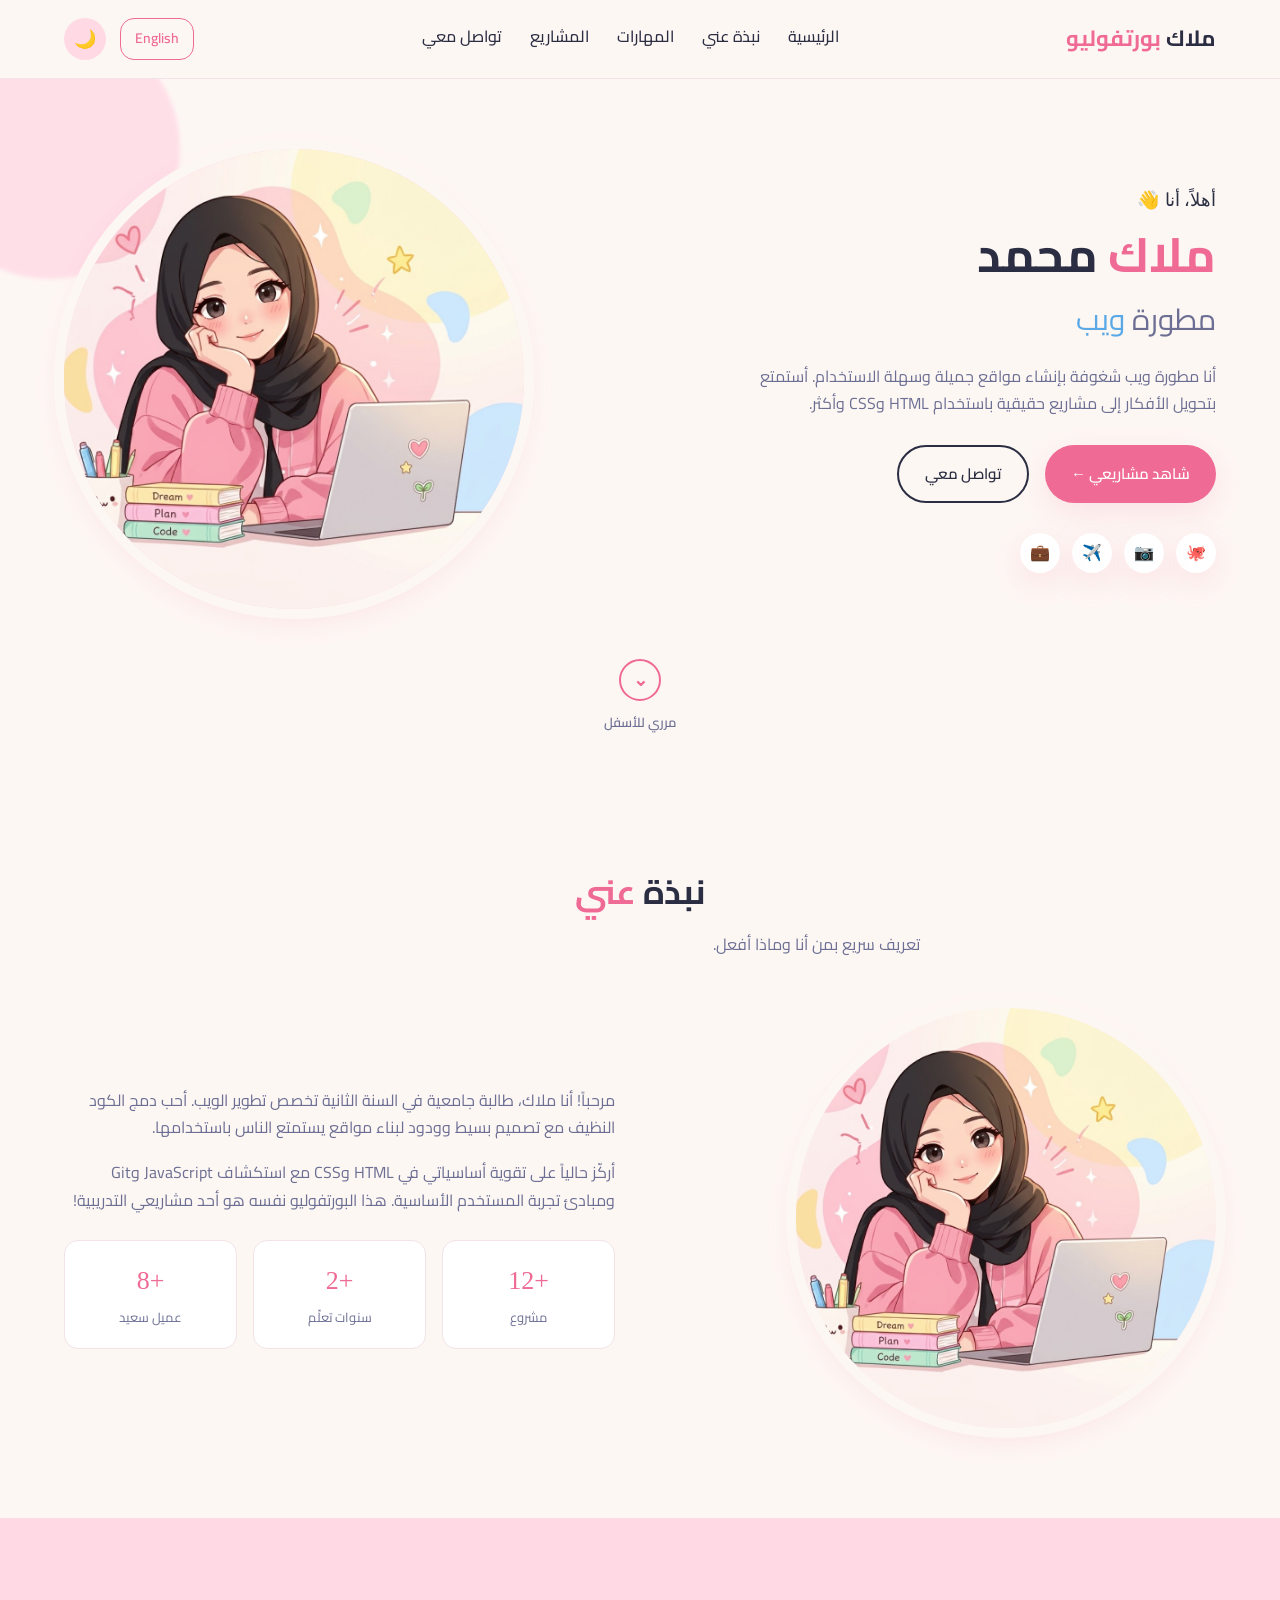
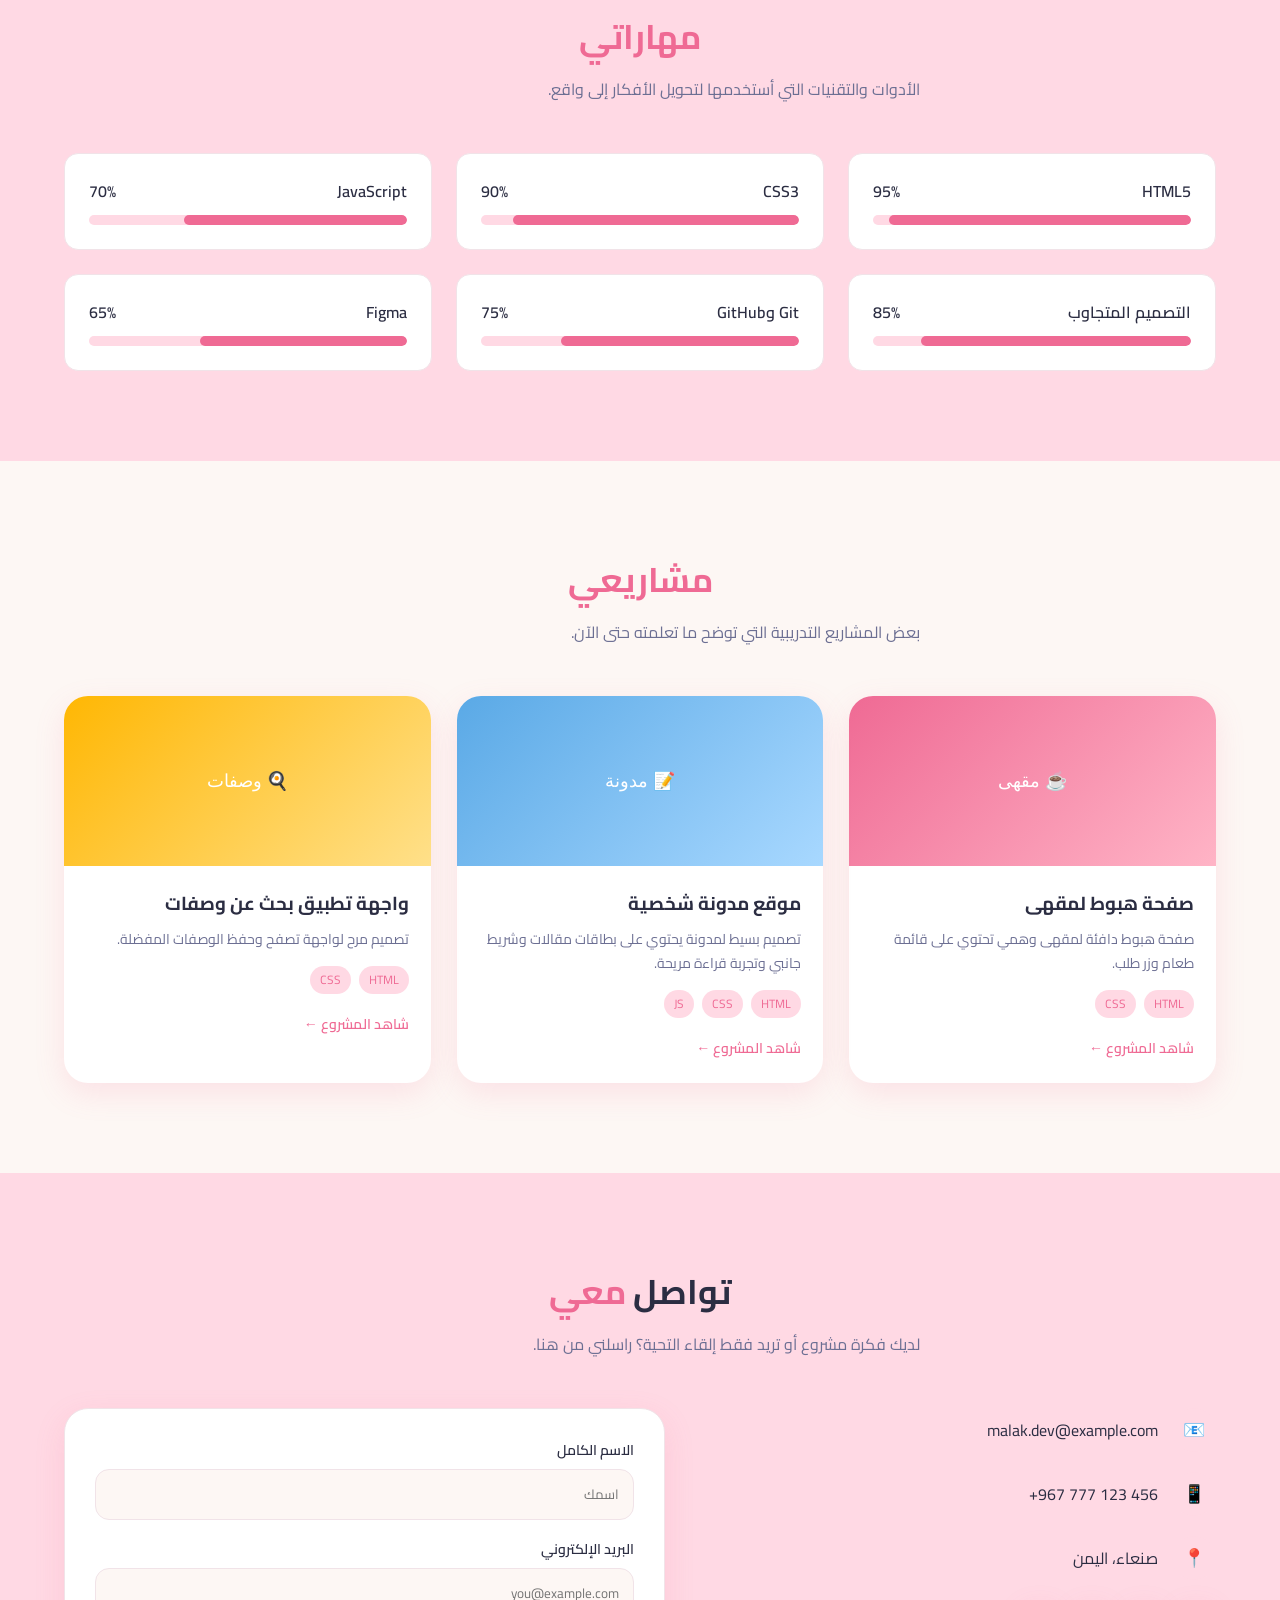
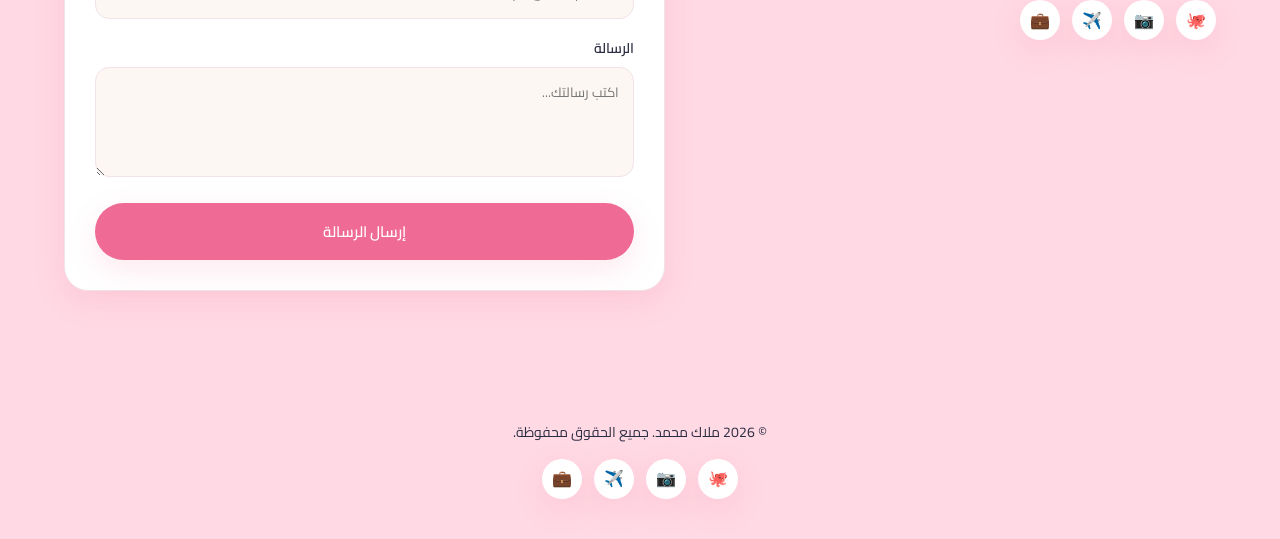
==== commit ee3ce15e: "Refactor code structure for improved readability and maintainability" ====
--- a/index-ar.html
+++ b/index-ar.html
@@ -58,10 +58,8 @@
 
       <!-- ====================== قسم الهيرو ====================== -->
       <section class="hero" id="home">
+        <!-- بلوب وردي واحد فقط للتجميل، بعيداً عن الصورة حتى لا يتعارض مع ألوانها الداخلية -->
         <div class="blob blob-pink"></div>
-        <div class="blob blob-yellow"></div>
-        <div class="blob blob-green"></div>
-        <div class="blob blob-blue"></div>
 
         <div class="container">
           <div class="hero-text">
@@ -90,7 +88,8 @@
           </div>
 
           <div class="hero-image-wrap">
-            <img src="source.jpeg" alt="رسمة توضيحية لملاك وهي تعمل على الحاسوب" />
+            <!-- illustration.png صورة نظيفة ومربعة بدون أي نص زائد -->
+            <img src="illustration.png" alt="رسمة توضيحية لملاك وهي تعمل على الحاسوب" class="portrait-crop" />
           </div>
         </div>
 
@@ -109,7 +108,7 @@
 
           <div class="about-grid">
             <div class="about-image">
-              <img src="source.jpeg" alt="صورة شخصية لملاك محمد" />
+              <img src="illustration.png" alt="صورة شخصية لملاك محمد" class="portrait-crop" />
             </div>
 
             <div class="about-text">
--- a/style.css
+++ b/style.css
@@ -337,18 +337,26 @@
   max-width: 460px;           /* نحدد أقصى عرض حتى لا يتمدد المتصفح بالصورة أكبر من دقتها الحقيقية فتصبح ضبابية (تكبير بدون بيانات إضافية = ضبابية) */
   margin-inline-start: auto;  /* توسيط/محاذاة الصورة داخل عمودها عند تحديد أقصى عرض */
   aspect-ratio: 1 / 1;        /* الحاوية مربعة الشكل دائماً مهما كان حجم الشاشة */
-  border-radius: 40% 60% 55% 45% / 55% 45% 60% 40%; /* حواف غير منتظمة بشكل "بلوب" عضوي يشبه التصميم الأصلي */
-  overflow: hidden;           /* أي جزء من الصورة يخرج عن هذا الشكل الغريب يتم إخفاؤه (هذا ما يصنع القص/الكروب) */
-  box-shadow: var(--shadow-soft);
+  border-radius: 50%;         /* دائرة كاملة ومثالية: الصورة الجديدة فيها ألوان خلفية وصلت لأركان الصورة الأربعة،
+                                   فالشكل العضوي غير المنتظم كان يترك زوايا الصورة ظاهرة بألوان لا تتناسق مع خلفية الصفحة.
+                                   الدائرة الكاملة تقصّ كل الزوايا الأربعة بالكامل فتختفي هذه الألوان المتضاربة نهائياً */
+  overflow: hidden;           /* أي جزء من الصورة يخرج عن الدائرة يتم إخفاؤه (هذا ما يصنع القص/الكروب) */
+  box-shadow: 0 0 0 10px var(--color-bg), var(--shadow-soft);
+  /* box-shadow الأول بعرض 10px وبلون خلفية الصفحة نفسه يرسم "إطار/هالة" حول الدائرة،
+     فيفصلها بشكل أنيق عن أي زخارف خلفية مجاورة ويجعلها تبدو جزءاً متناسقاً من التصميم لا صورة ملصقة فوقه.
+     الثاني (shadow-soft) يضيف ظل ناعم خفيف تحتها لإحساس بالعمق */
   background: var(--color-primary-light); /* لون خلفية يظهر خلف الصورة أثناء التحميل */
 }
 
-.hero-image-wrap img {
-  width: 100%;
-  height: 100%;
-  object-fit: cover;          /* الصورة تملأ الحاوية بالكامل دون تشويه، مع قص الزائد */
-  object-position: right 15%; /* نركّز على الجزء الأيمن العلوي من الصورة الأصلية حيث توجد رسمة الفتاة */
-  image-rendering: auto;      /* أفضل خوارزمية تصغير/عرض متاحة في المتصفح للحفاظ على أعلى وضوح ممكن للصورة */
+.portrait-crop {
+  /* هذا الكلاس مشترك بين صورة الهيرو وصورة قسم About.
+     الصورة الجديدة illustration.png نظيفة ومربعة الشكل أصلاً (1024×1024) وبدون أي نص زائد،
+     لذلك لم نعد نحتاج لحيلة الإزاحة بالبكسل المستخدمة سابقاً مع الصورة القديمة، ونكتفي بتغطية بسيطة */
+  width: 100%;                /* الصورة تملأ كامل عرض الحاوية */
+  height: 100%;                /* وكامل ارتفاعها */
+  object-fit: cover;           /* تغطي الحاوية بالكامل دون تشويه النسب، مع قص أي زيادة بسيطة إذا لزم */
+  object-position: center;     /* توسيط الصورة داخل الحاوية أفقياً وعمودياً */
+  image-rendering: auto;       /* أفضل خوارزمية عرض متاحة في المتصفح للحفاظ على أعلى وضوح ممكن */
 }
 
 /* الأشكال الزخرفية (بلوبات ملونة) خلف المحتوى، نفس روح التصميم الأصلي */
@@ -361,10 +369,10 @@
 }
 
 .blob-pink   { width: 260px; height: 260px; background: var(--color-primary-light); top: -60px;  left: -80px; }
-.blob-yellow { width: 150px; height: 150px; background: var(--color-yellow); top: 30px; right: 60px; opacity: 0.5; }
-.blob-green  { width: 200px; height: 200px; background: var(--color-green); bottom: -40px; left: 40%; opacity: 0.5; }
-.blob-blue   { width: 180px; height: 180px; background: var(--color-blue-soft); bottom: -60px; right: -40px; }
-/* كل سطر فوق يحدد أبعاد ولون وموقع بلوب معين (أعلى يسار/يمين/أسفل) ليوزع الألوان حول الصفحة مثل التصميم الأصلي */
+/* أبقينا على بلوب وردي واحد فقط أعلى يسار الصفحة (بعيد تماماً عن دائرة الصورة الجديدة)،
+   وحذفنا بلوبات الأصفر/الأخضر/الأزرق التي كانت موضوعة خلف/بجانب الصورة مباشرة،
+   لأن الصورة الجديدة تحمل ألوانها الزخرفية الخاصة (وردي/أصفر/أخضر/أزرق) مرسومة بداخلها أصلاً،
+   فكانت تلك البلوبات الإضافية تتكرر بصرياً فوق ألوان الصورة نفسها وتعطي انطباعاً غير متناسق */
 
 .scroll-hint {
   display: flex;                   /* عمود واحد: الدائرة فوق، النص تحتها */
@@ -455,9 +463,12 @@
 }
 
 .about-image {
-  border-radius: var(--radius-lg);  /* حواف دائرية كبيرة للصورة */
-  overflow: hidden;                   /* قص أي زيادة في الصورة خارج الحواف الدائرية */
-  box-shadow: var(--shadow-soft);
+  width: 100%;
+  max-width: 420px;                   /* نفس فكرة الهيرو: نمنع التكبير الزائد حفاظاً على وضوح الصورة */
+  aspect-ratio: 1 / 1;                 /* حاوية مربعة حتى يعمل الاقتصاص بنفس طريقة صورة الهيرو */
+  border-radius: 50%;                  /* دائرة كاملة، نفس سبب استخدامها في الهيرو: تقصّ زوايا الصورة الملونة بالكامل */
+  overflow: hidden;                   /* قص أي زيادة في الصورة خارج الدائرة */
+  box-shadow: 0 0 0 10px var(--color-bg), var(--shadow-soft); /* نفس هالة لون الخلفية المستخدمة في الهيرو لتبدو الصورة متناسقة مع الصفحة */
 }
 
 .about-text p {
